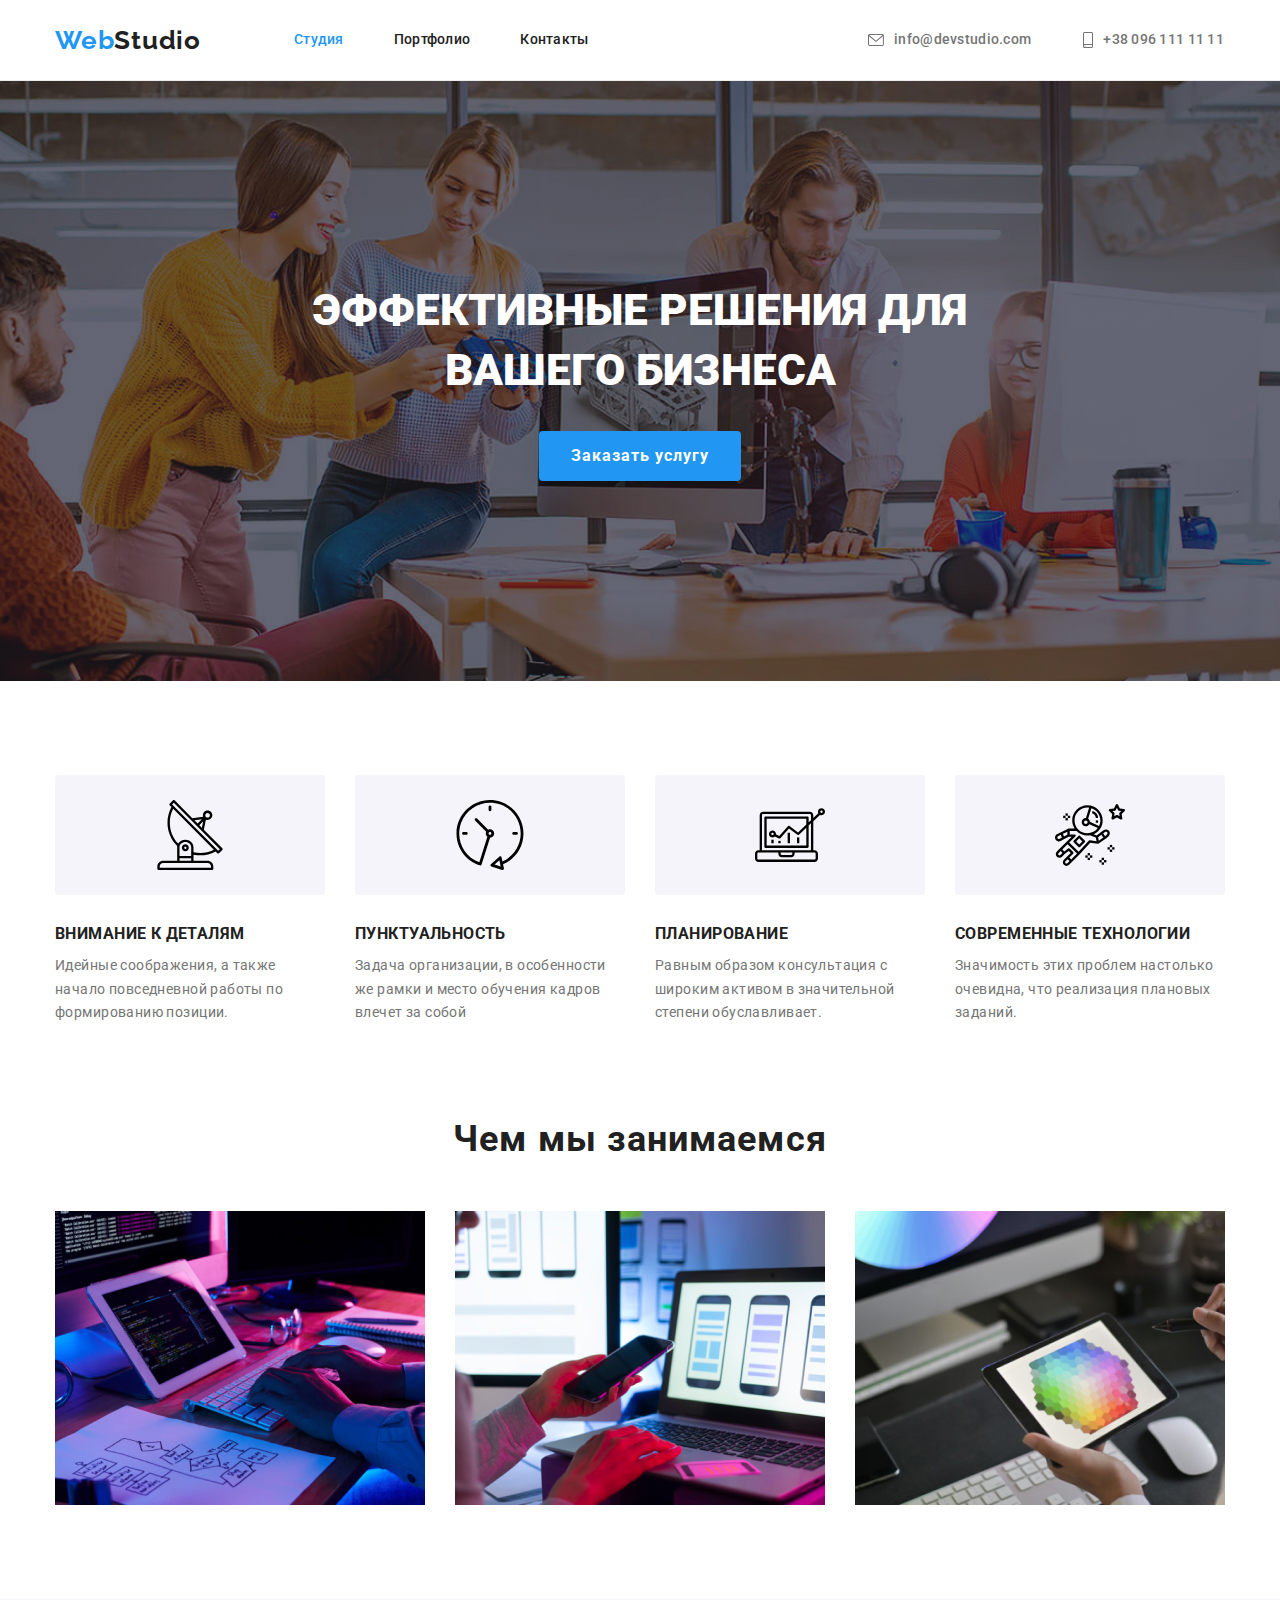
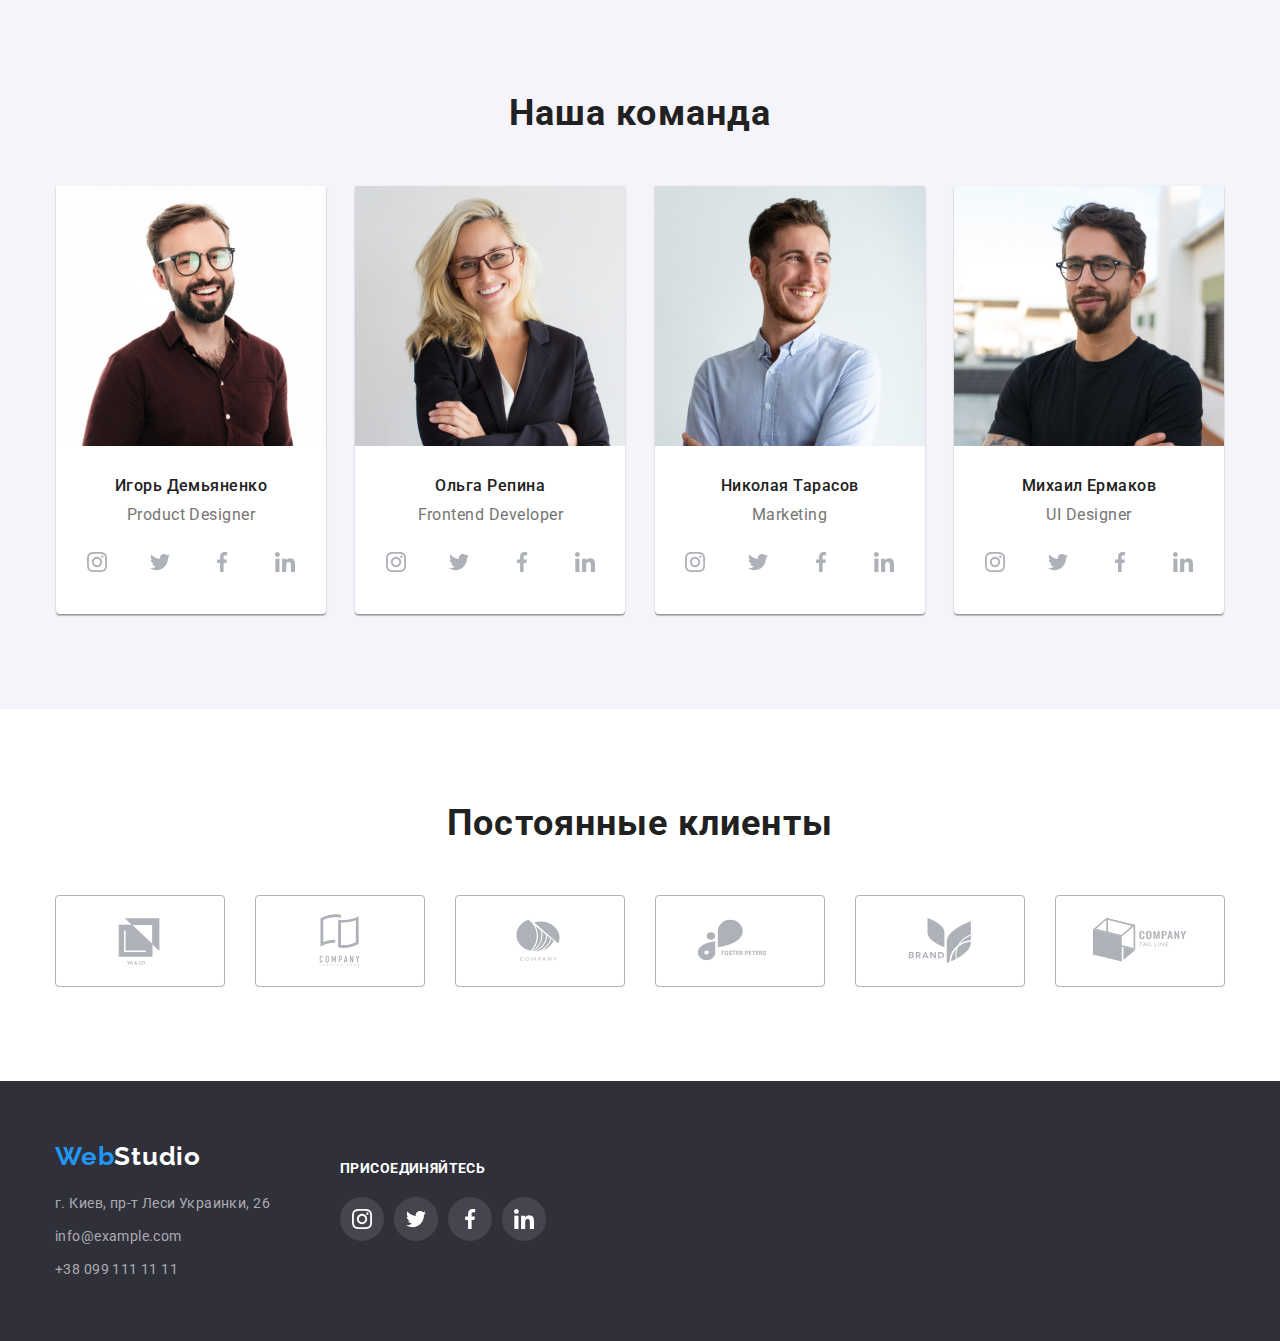
==== index.html @ 2a450c3f "new" ====
<!DOCTYPE html>
<html lang="ru">

<head>
    <meta charset="UTF-8">
    <meta http-equiv="X-UA-Compatible" content="IE=edge">
    <meta name="viewport" content="width=device-width, initial-scale=1.0">
    <title>Document</title>
    <link rel="stylesheet"
        href="https://cdnjs.cloudflare.com/ajax/libs/modern-normalize/1.0.0/modern-normalize.min.css" />
    <link rel="preconnect" href="https://fonts.googleapis.com">
    <link rel="preconnect" href="https://fonts.gstatic.com" crossorigin>
    <link
        href="https://fonts.googleapis.com/css2?family=Raleway:wght@700&family=Roboto:wght@400;500;700;900&display=swap"
        rel="stylesheet">
    <link rel="stylesheet" href="./css/styles.css">
</head>

<header class="header">
    <div class="container main-nav">
        <a href="./index.html" class="logo lg" lang="en">Web<span class="header-logo lg">Studio</span>
        </a>

        <nav class="nav">
            <ul class="header-list item">
                <li class="item">
                    <a href="./index.html" class="header-link link current">Студия</a>
                </li>
                <li class="item">
                    <a href="portfolio.html" class="header-link link ">Портфолио</a>
                </li>
                <li class="item">
                    <a href="" class="header-link link ">Контакты</a>
                </li>
            </ul>
        </nav>
        <ul class="navig">
            <li class="item">
                <a href="mailto:info@devstudio.com" class="header-nav mail link">
                    <svg class="contact-icon" width="16" height="12">
                        <use href="./images/symbol-defs.svg#icon-envelope"></use>
                    </svg>info@devstudio.com
                </a>
            </li>
            <li class="item">
                <a href="tel:+380961111111" class="header-nav link">
                    <svg class="contact-icon smartphone" width="10" height="16">
                        <use href="./images/symbol-defs.svg#icon-smartphone"></use>
                    </svg> +38 096 111 11 11
                </a>
            </li>
        </ul>
    </div>
</header>

<main>
    <div class="banner">
        <section class="start">
            <h1 class="start-title">Эффективные решения для вашего бизнеса</h1>
            <button class="start-button" type="button">Заказать услугу</button>
    </div>
    </section>

    <section class="information section">
        <div class="container">
            <ul class="information-list">
                <li class="information-item">
                    <div class="icon-bg">
                        <svg class="information-icon" width="70" height="70">
                            <use href="./images/symbol-defs.svg#icon-antenna"></use>
                        </svg>
                    </div>
                    <h3 class="information-sub-title">Внимание к деталям</h3>
                    <p class="information-text">Идейные соображения, а также начало повседневной работы по
                        формированию
                        позиции.</p>
                </li>
                <li class="information-item">
                    <div class="icon-bg">
                        <svg class="information-icon" width="70" height="70">
                            <use href="./images/symbol-defs.svg#icon-clock"></use>
                        </svg>
                    </div>
                    <h3 class="information-sub-title">Пунктуальность</h3>
                    <p class="information-text">Задача организации, в особенности же рамки и место обучения кадров
                        влечет за собой</p>
                </li>
                <li class="information-item">
                    <div class="icon-bg">
                        <svg class="information-icon" width="70" height="70">
                            <use href="./images/symbol-defs.svg#icon-diagram"></use>
                        </svg>
                    </div>
                    <h3 class="information-sub-title">Планирование</h3>
                    <P class="information-text">Равным образом консультация с широким активом в значительной степени
                        обуславливает.</P>
                </li>
                <li class="information-item">
                    <div class="icon-bg">
                        <svg class="information-icon" width="70" height="70">
                            <use href="./images/symbol-defs.svg#icon-astronaut"></use>
                        </svg>
                    </div>
                    <h3 class="information-sub-title">Современные технологии</h3>
                    <p class="information-text">Значимость этих проблем настолько очевидна, что реализация плановых
                        заданий.</p>
                </li>
            </ul>
        </div>
    </section>


    <section class="work section-special">
        <div class="container">
            <h2 class="work-text">Чем мы занимаемся</h2>
            <ul class="work-list">
                <li class="work-item">
                    <img class="work-img " src="images/development.jpg" alt="разработка" width="370" height="294">
                </li>
                <li class="work-item">
                    <img class="work-img " src="images//design.jpg" alt="дизайн" width="370" height="294">
                </li>
                <li class="work-item">
                    <img class="work-img " src="images/decor.jpg" alt="оформление" width="370" height="294">
                </li>
            </ul>
        </div>
    </section>

    <section class="team section">
        <div class="container">
            <h2 class="team-title">Наша команда</h2>
            <ul class="team-list">
                <li class="team-item">
                    <img class="img" src="images/productdesigner.jpg" alt="Член команды" width="270" height="260">
                    <div class="text">
                        <h3 class="team-sub-title">Игорь Демьяненко</h3>
                        <p class="team-text">Product Designer</p>

                        <ul class="team-item-icon">
                            <li class="team-list-icon">
                                <a href="" class="team-link-icon">
                                    <svg class="team-icon" width="20" height="20">
                                        <use href="./images/symbol-defs.svg#icon-instagram"></use>
                                    </svg>
                                </a>
                            </li>
                            <li class="team-list-icon">
                                <a href="" class="team-link-icon">
                                    <svg class="team-icon" width="20" height="20">
                                        <use href="./images/symbol-defs.svg#icon-twitter"></use>
                                    </svg>
                                </a>
                            </li>
                            <li class="team-list-icon">
                                <a href="" class="team-link-icon">
                                    <svg class="team-icon" width="20" height="20">
                                        <use href="./images/symbol-defs.svg#icon-facebook"></use>
                                    </svg>
                                </a>
                            </li>
                            <li class="team-list-icon">
                                <a href="" class="team-link-icon">
                                    <svg class="team-icon" width="20" height="20">
                                        <use href="./images/symbol-defs.svg#icon-linkedin"></use>
                                    </svg>
                                </a>
                            </li>
                        </ul>
                    </div>
                </li>
                <li class="team-item">
                    <img class="img" src="images/frontenddeveloper.jpg" alt="Член команды" width="270" height="260">
                    <div class="text">
                        <h3 class="team-sub-title">Ольга Репина</h3>
                        <p class="team-text">Frontend Developer</p>

                        <ul class="team-item-icon">
                            <li class="team-list-icon">
                                <a href="" class="team-link-icon">
                                    <svg class="team-icon" width="20" height="20">
                                        <use href="./images/symbol-defs.svg#icon-instagram"></use>
                                    </svg>
                                </a>
                            </li>
                            <li class="team-list-icon">
                                <a href="" class="team-link-icon">
                                    <svg class="team-icon" width="20" height="20">
                                        <use href="./images/symbol-defs.svg#icon-twitter"></use>
                                    </svg>
                                </a>
                            </li>
                            <li class="team-list-icon">
                                <a href="" class="team-link-icon">
                                    <svg class="team-icon" width="20" height="20">
                                        <use href="./images/symbol-defs.svg#icon-facebook"></use>
                                    </svg>
                                </a>
                            </li>
                            <li class="team-list-icon">
                                <a href="" class="team-link-icon">
                                    <svg class="team-icon" width="20" height="20">
                                        <use href="./images/symbol-defs.svg#icon-linkedin"></use>
                                    </svg>
                                </a>
                            </li>
                        </ul>
                    </div>
                </li>
                <li class="team-item">
                    <img class="img" src="images/marketing.jpg" alt="Член команды" width="270" height="260">
                    <div class="text">
                        <h3 class="team-sub-title">Николая Тарасов</h3>
                        <p class="team-text">Marketing</p>

                        <ul class="team-item-icon">
                            <li class="team-list-icon">
                                <a href="" class="team-link-icon">
                                    <svg class="team-icon" width="20" height="20">
                                        <use href="./images/symbol-defs.svg#icon-instagram"></use>
                                    </svg>
                                </a>
                            </li>
                            <li class="team-list-icon">
                                <a href="" class="team-link-icon">
                                    <svg class="team-icon" width="20" height="20">
                                        <use href="./images/symbol-defs.svg#icon-twitter"></use>
                                    </svg>
                                </a>
                            </li>
                            <li class="team-list-icon">
                                <a href="" class="team-link-icon">
                                    <svg class="team-icon" width="20" height="20">
                                        <use href="./images/symbol-defs.svg#icon-facebook"></use>
                                    </svg>
                                </a>
                            </li>
                            <li class="team-list-icon">
                                <a href="" class="team-link-icon">
                                    <svg class="team-icon" width="20" height="20">
                                        <use href="./images/symbol-defs.svg#icon-linkedin"></use>
                                    </svg>
                                </a>
                            </li>
                        </ul>
                    </div>
                </li>
                <li class="team-item">
                    <img class="img" src="images/uldesigner.jpg" alt="Член команды" width="270" height="260">
                    <div class="text">
                        <h3 class="team-sub-title">Михаил Ермаков</h3>
                        <p class="team-text">UI Designer</p>

                        <ul class="team-item-icon">
                            <li class="team-list-icon">
                                <a href="" class="team-link-icon">
                                    <svg class="team-icon" width="20" height="20">
                                        <use href="./images/symbol-defs.svg#icon-instagram"></use>
                                    </svg>
                                </a>
                            </li>
                            <li class="team-list-icon">
                                <a href="" class="team-link-icon">
                                    <svg class="team-icon" width="20" height="20">
                                        <use href="./images/symbol-defs.svg#icon-twitter"></use>
                                    </svg>
                                </a>
                            </li>
                            <li class="team-list-icon">
                                <a href="" class="team-link-icon">
                                    <svg class="team-icon" width="20" height="20">
                                        <use href="./images/symbol-defs.svg#icon-facebook"></use>
                                    </svg>
                                </a>
                            </li>
                            <li class="team-list-icon">
                                <a href="" class="team-link-icon">
                                    <svg class="team-icon" width="20" height="20">
                                        <use href="./images/symbol-defs.svg#icon-linkedin"></use>
                                    </svg>
                                </a>
                            </li>
                        </ul>
                    </div>
                </li>
            </ul>
        </div>
    </section>
    <section class="client section">
        <div class="container">
            <h2 class="team-title">Постоянные клиенты</h2>
            <ul class="client-list list">
                <li class="client-item">
                    <a href="" class="client-link link">
                        <svg class="client-icon" width="106" height="60">
                            <use href="./images/symbol-defs.svg#icon-yago"></use>
                        </svg>
                    </a>
                </li>
                <li class="client-item">
                    <a href="" class="client-link link">
                        <svg class="client-icon" width="106" height="60">
                            <use href="./images/symbol-defs.svg#icon-company"></use>
                        </svg>
                    </a>
                </li>
                <li class="client-item">
                    <a href="" class="client-link link">
                        <svg class="client-icon" width="106" height="60">
                            <use href="./images/symbol-defs.svg#icon-comp"></use>
                        </svg>
                    </a>
                </li>
                <li class="client-item">
                    <a href="" class="client-link link">
                        <svg class="client-icon" width="106" height="60">
                            <use href="./images/symbol-defs.svg#icon-peters"></use>
                        </svg>
                    </a>
                </li>
                <li class="client-item">
                    <a href="" class="client-link link">
                        <svg class="client-icon" width="106" height="60">
                            <use href="./images/symbol-defs.svg#icon-brand"></use>
                        </svg>
                    </a>
                </li>
                <li class="client-item">
                    <a href="" class="client-link link">
                        <svg class="client-icon" width="106" height="60">
                            <use href="./images/symbol-defs.svg#icon-tag"></use>
                        </svg>
                    </a>
                </li>
            </ul>
        </div>
    </section>
</main>
<footer class="fotter">
    <div class="container fotter">
        <div>
            <a href="./index.html" class="f-logo link" lang="en">Web<span class="fo-logo link">Studio</span>
            </a>
            <address class="fotter-adress">
                <ul class="fotter-nav">
                    <li class="address-item"><a href="" class="fotter-nav link">г. Киев, пр-т Леси Украинки, 26</a></li>
                    <li class="address-item"><a href="mailto:info@example.com"
                            class="fotter-nav link">info@example.com</a></li>
                    <li class="address-item"><a href="tel:+380991111111" class="fotter-nav link">+38 099 111 11 11</a>
                    </li>
                </ul>
            </address>
        </div>
        <div class="dopinfo">
            <p class="dopinfo-text">Присоединяйтесь</p>
            <ul class="dopinfo-item">
                <li class="dopinfo-list">
                    <a href="" class="dopinfo-link">
                        <svg class="dopinfo-icon" width="20" height="20">
                            <use href="/images/symbol-defs.svg#icon-instagram"></use>
                        </svg>
                    </a>
                </li>
                <li class="dopinfo-list">
                    <a href="" class="dopinfo-link">
                        <svg class="dopinfo-icon" width="20" height="20">
                            <use href="/images/symbol-defs.svg#icon-twitter"></use>
                        </svg>
                    </a>
                </li>
                <li class="dopinfo-list">
                    <a href="" class="dopinfo-link">
                        <svg class="dopinfo-icon" width="20" height="20">
                            <use href="/images/symbol-defs.svg#icon-facebook"></use>
                        </svg>
                    </a>
                </li>
                <li class="dopinfo-list">
                    <a href="" class="dopinfo-link">
                        <svg class="dopinfo-icon" width="20" height="20">
                            <use href="/images/symbol-defs.svg#icon-linkedin"></use>
                        </svg>
                    </a>
                </li>
            </ul>
        </div>
    </div>
</footer>


</body>

</html>
---- css/styles.css ----
:root {
    --accent-color: #2196f3;
    --normal-color: #ffffff;
    --primary-color: #212121;
    --minor-color: #757575;
    --secondary-color: #f5f4fa;
}

p,
h1,
h2,
h3,
h4,
h5,
h6 {
    margin: 0;
}

ul {
    margin: 0;
    padding-left: 0;
}


body {
    font-family: 'Roboto', sans-serif;
}

ul {
    list-style: none;
}

.link {

    text-decoration: none;
}

button {
    cursor: pointer;

}


/* Head */
img {
    display: block;
    max-width: 100%;
    height: auto;
}

.container {
    margin: 0 auto;
    max-width: 1200px;
    padding-left: 15px;
    padding-right: 15px;

}

.section {
    padding-top: 94px;
    padding-bottom: 94px;
}

.section-special {
    padding-bottom: 94px;
}

.header {
    border-bottom: 1px solid #ECECEC;
    background-color: var(--normal-color)
}

.main-nav {
    display: flex;
    align-items: center;
}


.nav {
    display: flex;
    margin-left: auto;
    margin-left: 93px;
}

.header-list {
    display: flex;
}

.header-list .item+.item {
    margin-left: 50px;

}

.navig {
    display: flex;
    margin-left: auto;
    align-items: center;


}

.item {
    display: flex;
    align-items: center;

}


.navig .item+.item {
    margin-left: 50px;
}

.contact-icon {
    fill: #757575;
    margin-right: 10px;
}

.header-nav {
    display: flex;
    padding-top: 32px;
    padding-bottom: 32px;
    font-weight: 500;
    font-size: 14px;
    line-height: 1.14;
    letter-spacing: 0.02em;
    color: var(--minor-color);
    justify-content: center;
    align-items: center;
    padding: 1px;
}

.header-nav:hover .contact-icon,
.header-nav:focus .contact-icon {
    fill: var(--accent-color);
}

.logo {
    text-decoration: none;
    font-family: 'Raleway';
    font-style: normal;
    font-weight: 700;
    font-size: 26px;
    line-height: 1.71;
    letter-spacing: 0.03em;
    color: var(--accent-color)
}


.header-logo {
    text-decoration: none;
    font-family: 'Raleway';
    font-style: normal;
    font-weight: 700;
    font-size: 26px;
    line-height: 1.71;
    letter-spacing: 0.03em;
    color: var(--primary-color)
}


.header-link {
    display: block;
    padding-top: 32px;
    padding-bottom: 32px;
    list-style: none;
    text-decoration: none;
    font-weight: 500;
    font-size: 14px;
    line-height: 1.14;
    letter-spacing: 0.02em;
    color: var(--primary-color)
}


.header-link:hover,
.header-link:focus {
    font-weight: 500;
    font-size: 14px;
    line-height: 1.14;
    letter-spacing: 0.02em;
    color: var(--accent-color)
}

.current {
    color: var(--accent-color)
}

.header-nav:hover,
.header-nav:focus {

    font-weight: 500;
    font-size: 14px;
    line-height: 1.14;
    letter-spacing: 0.02em;
    color: var(--accent-color)
}

/* hero */
.banner {
    display: block;
    justify-content: center;
    align-items: center;
    max-width: 1600px;
    height: 600px;
    background-color: #000000;
    background-image: linear-gradient(rgba(47, 48, 58, 0.4), rgba(47, 48, 58, 0.4)),
        url(../images/background.jpg);
    background-position: center;
    background-size: cover;
    margin: 0 auto;
}

.start {
    padding-top: 200px;
    padding-bottom: 200px;
    text-align: center;

}

.start-title {
    text-transform: uppercase;
    max-width: 696px;
    display: block;

    margin: 0 auto;
    margin-bottom: 30px;


    font-weight: 900;
    font-size: 44px;
    line-height: 1.36;
    color: var(--normal-color)
}

.start-button {
    padding: 10px 32px;


    font-weight: 700;
    font-size: 16px;
    line-height: 1.88;
    letter-spacing: 0.06em;
    color: #FFFFFF;
    background: #2196F3;
    box-shadow: 0px 4px 4px rgba(0, 0, 0, 0.15);
    border: 0px;
    border-radius: 4px;

}

.start-button:hover: .start-button:focus {
    background: rgba(33, 150, 243, 1);
    color: #FFFFFF;
}


/* button */

.information-item {
    max-width: 270px;
}

.information-list {

    display: flex;
    font-weight: 700;
    font-size: 14px;
    line-height: 1.14;
    letter-spacing: 0.03em;
    color: var(--primary-color)
}

.information-list .information-item+.information-item {
    margin-left: 30px;

}
.icon-bg{
display: flex;
justify-content: center;
align-items: center;

margin-bottom: 30px;

width: 270px;
height: 120px;
border-radius: 4px;

background-color: #F5F4FA;
}

.information-sub-title {
    text-transform: uppercase;
    margin-bottom: 10px;
}

.information-text {


    font-weight: 400;
    font-size: 14px;
    line-height: 1.71;
    letter-spacing: 0.03em;
    color: var(--minor-color)
}

.work-text {
    text-align: center;
    font-weight: 700;
    font-size: 36px;
    line-height: 1.16;
    letter-spacing: 0.03em;
    color: var(--primary-color)
}

.work-list {
    display: flex;
    margin-top: 50px;
}

.work-item {}

.work-list .work-item+.work-item {
    margin-left: 30px;
}

.team-item {
    background: #FFFFFF;


    box-shadow: 0px 1px 3px rgba(0, 0, 0, 0.12), 0px 1px 1px rgba(0, 0, 0, 0.14), 0px 2px 1px rgba(0, 0, 0, 0.2);
    border-radius: 0px 0px 4px 4px;
}

.team-list {
    border: 1px solid transparent;
    margin-top: 50px;
    display: flex;
}

.team-list .team-item+.team-item {
    margin-left: auto;
}

.team {
    background: var(--secondary-color);
}

.team-title {
    text-align: center;
    font-weight: 700;
    font-size: 36px;
    line-height: 1.16;
    letter-spacing: 0.03em;
    color: var(--primary-color)
}

.team-sub-title {
    text-align: center;
    font-weight: 500;
    font-size: 16px;
    line-height: 1.19;

    text-align: center;
    letter-spacing: 0.03em;
    color: #212121;
}

.text {

    display: block;
    padding-top: 30px;
    padding-bottom: 30px;
    text-align: center;
}

.team-text {
    margin-top: 10px;
    margin-bottom: 16px;
    font-weight: 400;
    font-size: 16px;
    line-height: 1.19;

    text-align: center;
    letter-spacing: 0.03em;
    color: var(--minor-color)
}

/* icons*/
.team-item-icon {
    display: flex;
    justify-content: space-evenly;
}

.team-link-icon {
    display: flex;
    justify-content: center;
    align-items: center;
    width: 44px;
    height: 44px;
    background-color:transparent;
    border-radius: 50%;
}

.team-icon {
    fill: #AFB1B8;
}

.team-link-icon:hover,
.team-link-icon:focus {
    background-color: var(--accent-color);
}

.team-link-icon:hover .team-icon,
.team-link-icon:focus .team-icon {
    fill: var(--normal-color);
}

/* icons */

.client-list {
    display: flex;
    gap: 30px;
    margin-top: 50px;

}

.client-item {
    width: 170px;
    height: 92px;
}

.client-link {
    display: flex;
    justify-content: center;
    align-items: center;
    width: 100%;
    height: 100%;

    border-radius: 4px;
    border: 1px solid #AFB1B8;
    fill: #AFB1B8;
}

.client-item:hover .client-link,
.client-link:focus {
    border-color: var(--accent-color);
    fill: var(--accent-color);
}


/*1 page */

.portfolio {

    align-items: center;
    display: flex;
    margin: 0 auto;

    font-weight: 500;
    font-size: 16px;
    line-height: 1.62;

    color: #212121;
    justify-content: center;


}

.portfolio .portfolio-list+.portfolio-list {
    margin-left: 8px;

}

.portfolio-button {

    font-weight: 500;
    font-size: 16px;
    line-height: 1.62;


    text-align: center;
    letter-spacing: 0.03em;
    padding: 6px 22px;



    cursor: pointer;
    background-color: #f5f4fa;
    border: 1px solid transparent;




}

.portfolio-button {}

.portfolio-button:hover,
.portfolio-button:focus {
    background-color: #2196F3;
    font-weight: 500;
    font-size: 16px;
    line-height: 1.62;

    color: #FFFFFF
}

/* кнопки */




.main-list {
    display: flex;
    flex-wrap: wrap;
    gap: 30px;
    margin-top: 56px;
}

.main-item {
    width: calc((100%-60px)/3);

}

.main-title {
    margin-bottom: 4px;
    font-weight: 700;
    font-size: 18px;
    line-height: 2;

    letter-spacing: 0.06em;
    color: var(--primary-color)
}


.main-text {
    font-weight: 400;
    font-size: 16px;
    line-height: 1.88;
    letter-spacing: 0.03em;
    color: var(--minor-color)
}

.main-group {
    padding: 20px 24px;
    border-bottom: 1px solid #EEEEEE;
    border-left: 1px solid #EEEEEE;
    border-right: 1px solid #EEEEEE;
}

/* подвал */
.fotter {

    background: #2F303A;
}

.container.fotter {
    padding-top: 60px;
    padding-bottom: 60px;
    display: flex;
}

.f-logo {
    display: block;
    font-family: 'Raleway';
    font-style: normal;
    font-weight: 700;
    font-size: 26px;
    line-height: 1.19;
    letter-spacing: 0.03em;
    color: var(--accent-color)
}

.fo-logo {
    font-family: 'Raleway';
    font-style: normal;
    font-weight: 700;
    font-size: 26px;
    line-height: 1.19;
    letter-spacing: 0.03em;
    color: var(--normal-color)
}

.fotter-adress {
    margin-top: 20px;
    font-style: normal;
}

.fotter-text {
    font-weight: 400;
    font-size: 14px;
    line-height: 1.71;
    letter-spacing: 0.03em;
    color: var(--normal-color)
}

.fotter-nav {
    margin-top: 9px;

    font-weight: 400;
    font-size: 14px;
    line-height: 1.71;
    letter-spacing: 0.03em;
    color: rgba(255, 255, 255, 0.6);
}

.fotter-nav li+li {
    margin-top: 9px;
}

.fotter-nav:focus {
    color: var(--accent-color)
}

.fotter-nav:hover {
    color: var(--accent-color)
}

.dopinfo {
    margin-left: 70px;
}

.dopinfo-text {
    
    

    font-style: normal;
    font-weight: 700;
    font-size: 14px;
    line-height: 1.14;
    letter-spacing: 0.03em;
    text-transform: uppercase;

    color: var(--normal-color);

    margin: 0% auto;
padding: 20px 0px 20px;


}

.dopinfo-item {
    display: flex;
    justify-items: center;
    gap: 10px;
}

.dopinfo-icon {
    fill: var(--normal-color);
}

.dopinfo-link {
    display: flex;
    justify-content: center;
    align-items: center;
    width: 44px;
    height: 44px;
    background-color: rgba(255, 255, 255, 0.1);
    ;
    border-radius: 50%;
}

.dopinfo-link:hover,
.dopinfo-link:focus {
    background-color: var(--accent-color);
}

.dopinfo-link:hover .dopinfo-icon,
.dopinfo-link:focus .dopinfo-icon {
    fill: var(--normal-color);
}
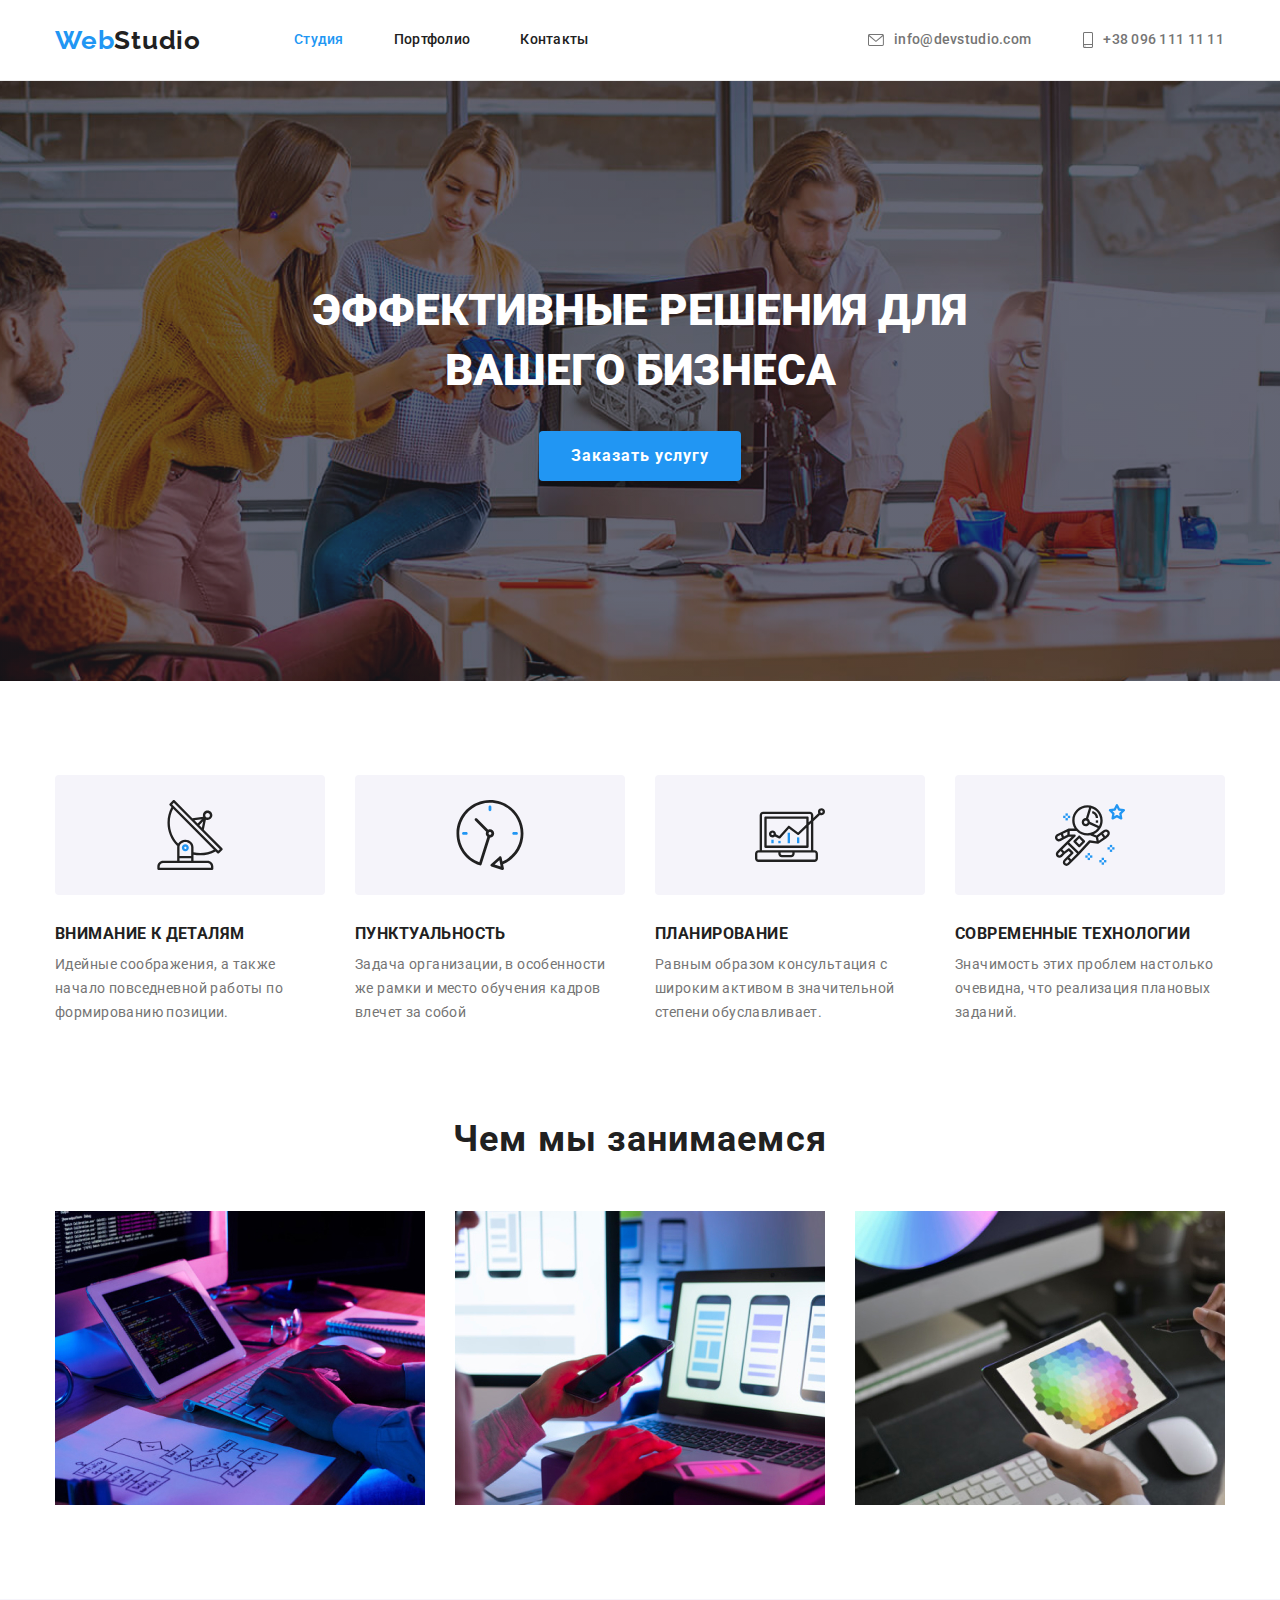
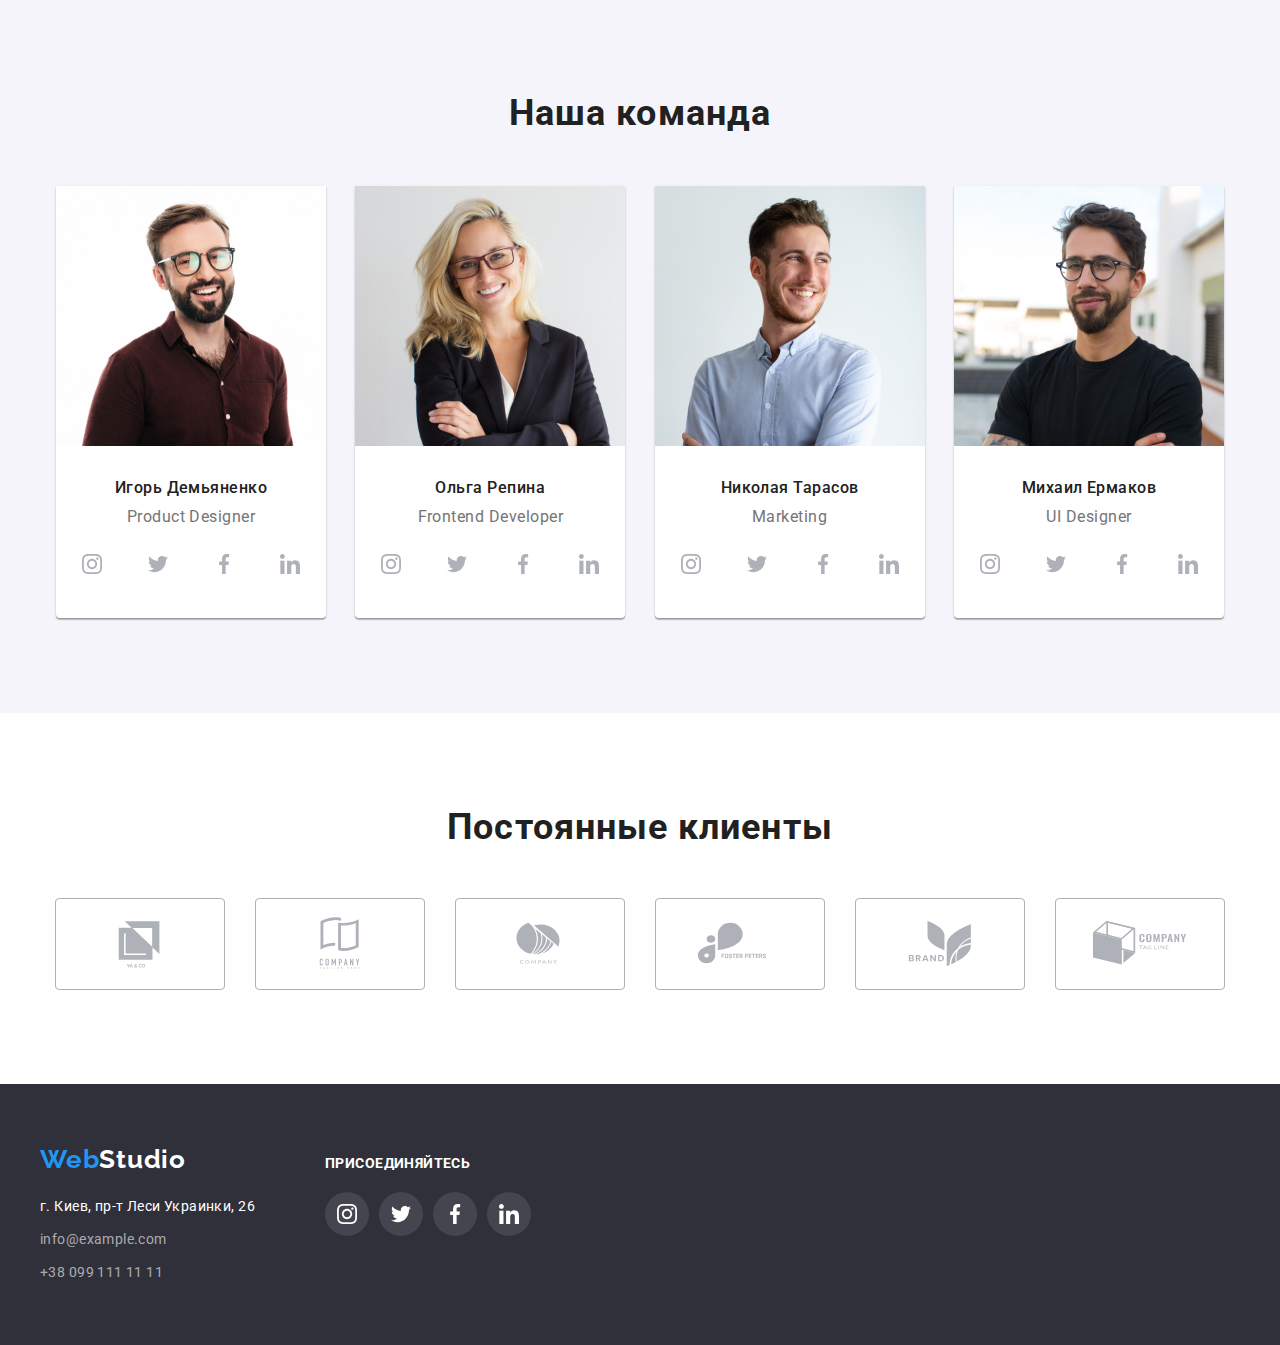
==== commit fc303da6: "new" ====
--- a/index.html
+++ b/index.html
@@ -54,11 +54,11 @@
 </header>
 
 <main>
-    <div class="banner">
         <section class="start">
+            <div class="container">
             <h1 class="start-title">Эффективные решения для вашего бизнеса</h1>
             <button class="start-button" type="button">Заказать услугу</button>
-    </div>
+        </div>
     </section>
 
     <section class="information section">
@@ -343,7 +343,7 @@
             </a>
             <address class="fotter-adress">
                 <ul class="fotter-nav">
-                    <li class="address-item"><a href="" class="fotter-nav link">г. Киев, пр-т Леси Украинки, 26</a></li>
+                    <li class="address-item"><a href="" class="fotter-nav white link">г. Киев, пр-т Леси Украинки, 26</a></li>
                     <li class="address-item"><a href="mailto:info@example.com"
                             class="fotter-nav link">info@example.com</a></li>
                     <li class="address-item"><a href="tel:+380991111111" class="fotter-nav link">+38 099 111 11 11</a>
@@ -357,28 +357,28 @@
                 <li class="dopinfo-list">
                     <a href="" class="dopinfo-link">
                         <svg class="dopinfo-icon" width="20" height="20">
-                            <use href="/images/symbol-defs.svg#icon-instagram"></use>
+                            <use href="./images/symbol-defs.svg#icon-instagram"></use>
                         </svg>
                     </a>
                 </li>
                 <li class="dopinfo-list">
                     <a href="" class="dopinfo-link">
                         <svg class="dopinfo-icon" width="20" height="20">
-                            <use href="/images/symbol-defs.svg#icon-twitter"></use>
+                            <use href="./images/symbol-defs.svg#icon-twitter"></use>
                         </svg>
                     </a>
                 </li>
                 <li class="dopinfo-list">
                     <a href="" class="dopinfo-link">
                         <svg class="dopinfo-icon" width="20" height="20">
-                            <use href="/images/symbol-defs.svg#icon-facebook"></use>
+                            <use href="./images/symbol-defs.svg#icon-facebook"></use>
                         </svg>
                     </a>
                 </li>
                 <li class="dopinfo-list">
                     <a href="" class="dopinfo-link">
                         <svg class="dopinfo-icon" width="20" height="20">
-                            <use href="/images/symbol-defs.svg#icon-linkedin"></use>
+                            <use href="./images/symbol-defs.svg#icon-linkedin"></use>
                         </svg>
                     </a>
                 </li>
@@ -386,8 +386,6 @@
         </div>
     </div>
 </footer>
-
-
 </body>
 
 </html>--- a/css/styles.css
+++ b/css/styles.css
@@ -196,24 +196,22 @@
 }
 
 /* hero */
-.banner {
+.start {
+    padding-top: 200px;
+    padding-bottom: 200px;
+    text-align: center;
+
     display: block;
     justify-content: center;
     align-items: center;
     max-width: 1600px;
-    height: 600px;
+    
     background-color: #000000;
     background-image: linear-gradient(rgba(47, 48, 58, 0.4), rgba(47, 48, 58, 0.4)),
         url(../images/background.jpg);
     background-position: center;
     background-size: cover;
     margin: 0 auto;
-}
-
-.start {
-    padding-top: 200px;
-    padding-bottom: 200px;
-    text-align: center;
 
 }
 
@@ -368,8 +366,8 @@
 .text {
 
     display: block;
-    padding-top: 30px;
-    padding-bottom: 30px;
+    padding-top: 32px;
+    padding-bottom: 32px;
     text-align: center;
 }
 
@@ -388,7 +386,8 @@
 /* icons*/
 .team-item-icon {
     display: flex;
-    justify-content: space-evenly;
+    justify-content: center;
+    gap: 22px;
 }
 
 .team-link-icon {
@@ -463,7 +462,7 @@
     color: #212121;
     justify-content: center;
 
-
+    
 }
 
 .portfolio .portfolio-list+.portfolio-list {
@@ -477,51 +476,49 @@
     font-size: 16px;
     line-height: 1.62;
 
-
     text-align: center;
     letter-spacing: 0.03em;
     padding: 6px 22px;
-
-
 
     cursor: pointer;
     background-color: #f5f4fa;
     border: 1px solid transparent;
-
-
-
-
-}
-
-.portfolio-button {}
+    border-radius: 4px;
+
+
+
+}
 
 .portfolio-button:hover,
 .portfolio-button:focus {
-    background-color: #2196F3;
+    background-color: var(--accent-color);
     font-weight: 500;
     font-size: 16px;
     line-height: 1.62;
 
-    color: #FFFFFF
+    color: #ffffff;
+
+    box-shadow: 0px 3px 1px rgba(0, 0, 0, 0.1), 0px 1px 2px rgba(0, 0, 0, 0.08), 0px 2px 2px rgba(0, 0, 0, 0.12);
+    
+
 }
 
 /* кнопки */
-
-
 
 
 .main-list {
     display: flex;
     flex-wrap: wrap;
     gap: 30px;
-    margin-top: 56px;
-}
-
-.main-item {
+    margin-top: 56px;   
+}
+
+.main-link {
     width: calc((100%-60px)/3);
-
-}
-
+}
+.main-item:hover, .main-item:focus {
+    box-shadow: 0px 1px 1px rgba(0, 0, 0, 0.12), 0px 4px 4px rgba(0, 0, 0, 0.06), 1px 4px 6px rgba(0, 0, 0, 0.16);}
+    
 .main-title {
     margin-bottom: 4px;
     font-weight: 700;
@@ -550,13 +547,14 @@
 
 /* подвал */
 .fotter {
-
-    background: #2F303A;
-}
-
-.container.fotter {
     padding-top: 60px;
     padding-bottom: 60px;
+    background: #2F303A;
+}
+
+.container.fotter {
+   padding: 0; 
+    align-items: baseline;
     display: flex;
 }
 
@@ -594,6 +592,9 @@
     color: var(--normal-color)
 }
 
+.fotter-nav .white{
+    color: var(--normal-color);
+}
 .fotter-nav {
     margin-top: 9px;
 
@@ -634,12 +635,11 @@
     color: var(--normal-color);
 
     margin: 0% auto;
-padding: 20px 0px 20px;
-
 
 }
 
 .dopinfo-item {
+    margin-top: 20px;
     display: flex;
     justify-items: center;
     gap: 10px;
